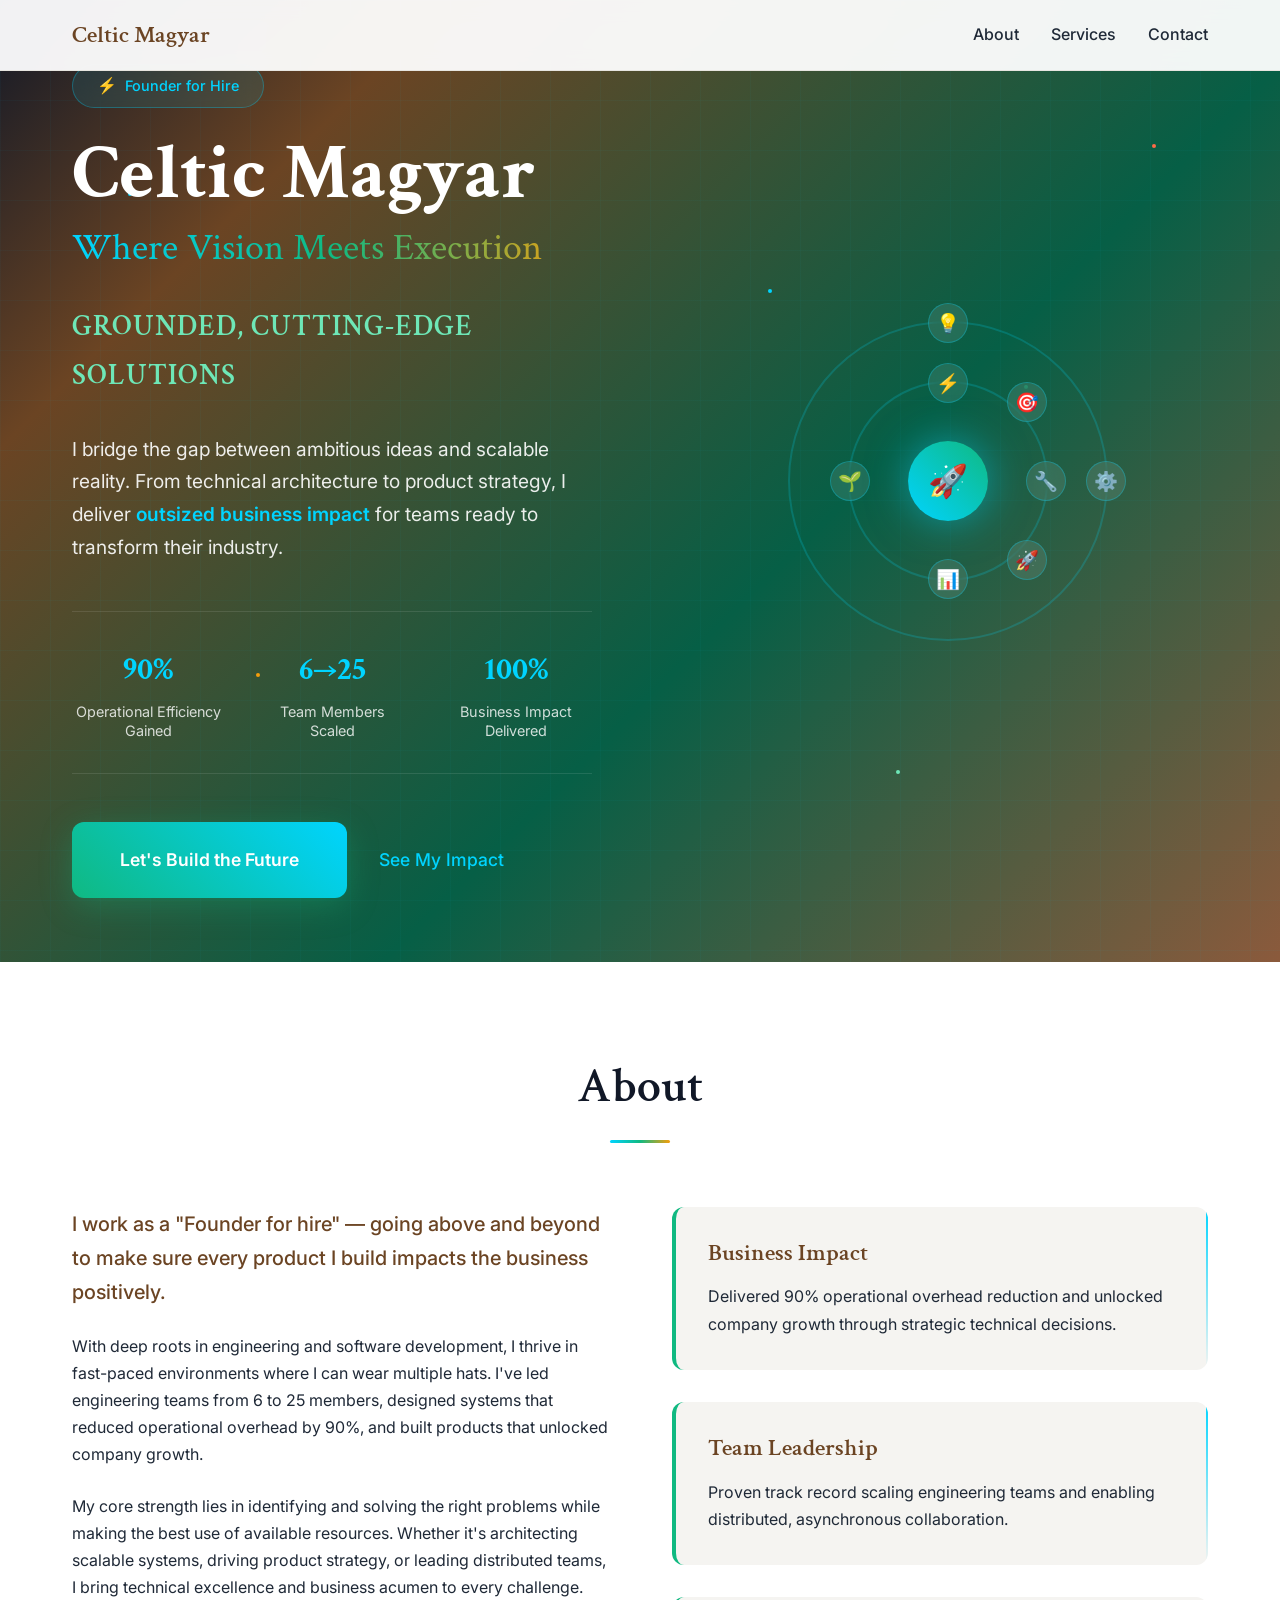
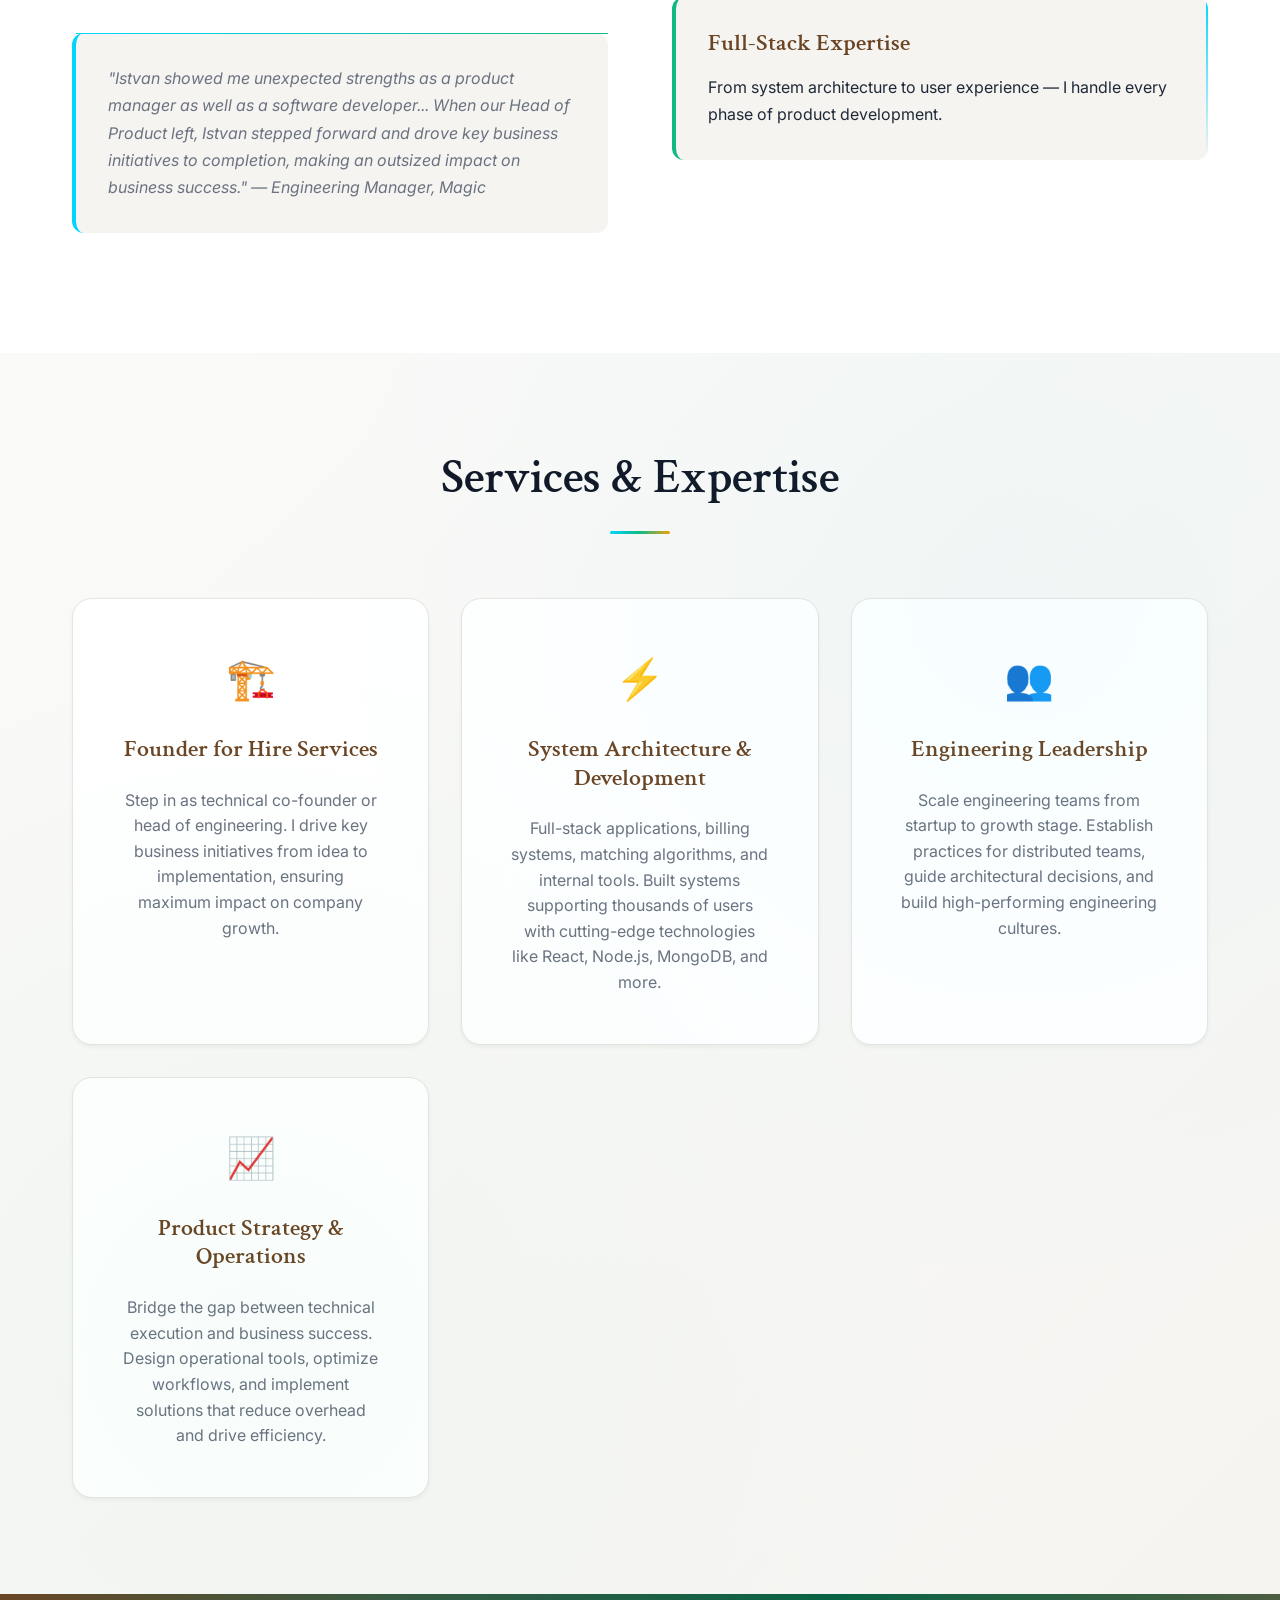
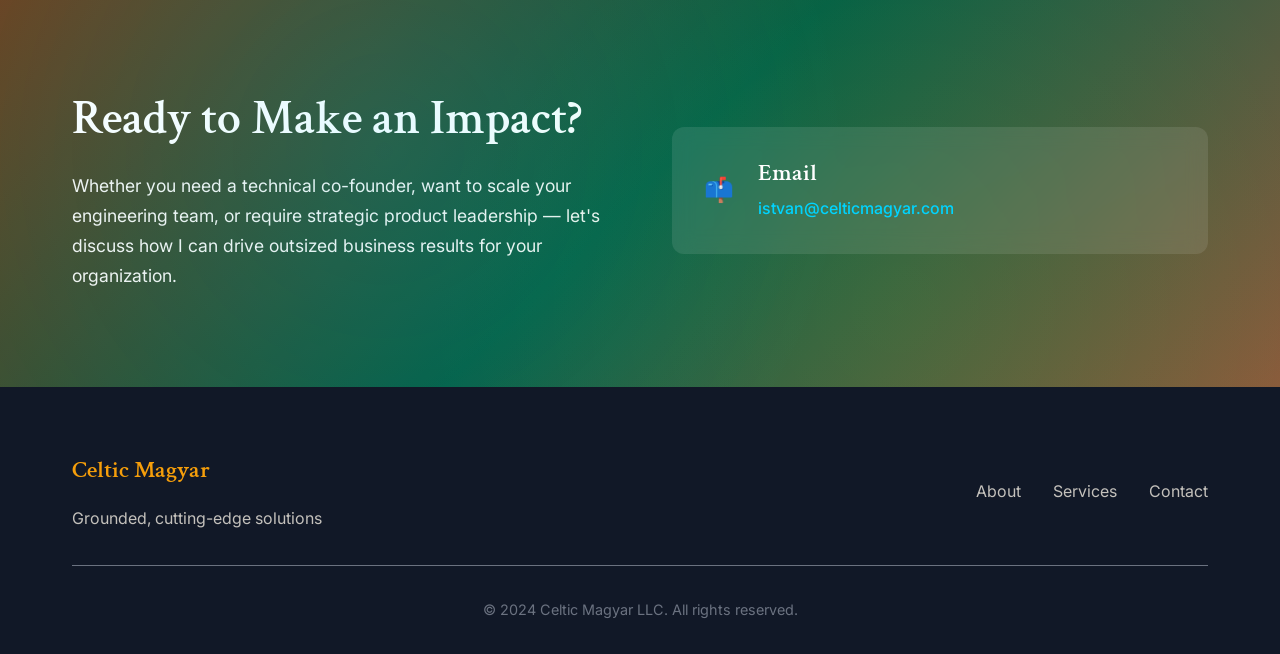
==== index.html @ 7a1694e0 "first version" ====
<!DOCTYPE html>
<html lang="en">
<head>
  <meta charset="UTF-8" />
  <meta name="viewport" content="width=device-width, initial-scale=1.0" />
  <title>Celtic Magyar - Grounded, Cutting-Edge Solutions</title>
  <link rel="stylesheet" href="style.css" />
  <link rel="preconnect" href="https://fonts.googleapis.com">
  <link rel="preconnect" href="https://fonts.gstatic.com" crossorigin>
  <link href="https://fonts.googleapis.com/css2?family=Inter:wght@300;400;500;600;700&family=Crimson+Text:wght@400;600&display=swap" rel="stylesheet">
</head>
<body>
  <nav class="nav">
    <div class="nav-container">
      <div class="logo">Celtic Magyar</div>
      <div class="nav-links">
        <a href="#about">About</a>
        <a href="#services">Services</a>
        <a href="#contact">Contact</a>
      </div>
    </div>
  </nav>

  <header class="hero">
    <div class="hero-bg">
      <div class="hero-grid"></div>
      <div class="hero-particles">
        <div class="particle particle-1"></div>
        <div class="particle particle-2"></div>
        <div class="particle particle-3"></div>
        <div class="particle particle-4"></div>
        <div class="particle particle-5"></div>
        <div class="particle particle-6"></div>
      </div>
    </div>
    
    <div class="hero-container">
      <div class="hero-content">
        <div class="hero-badge">
          <span class="badge-icon">⚡</span>
          <span class="badge-text">Founder for Hire</span>
        </div>
        
        <h1 class="hero-title">
          <span class="title-primary">Celtic Magyar</span>
          <span class="title-accent">Where Vision Meets Execution</span>
        </h1>
        
        <p class="hero-tagline">Grounded, cutting-edge solutions</p>
        
        <p class="hero-description">
          I bridge the gap between ambitious ideas and scalable reality. From technical architecture to product strategy, I deliver <strong>outsized business impact</strong> for teams ready to transform their industry.
        </p>
        
        <div class="hero-stats">
          <div class="stat-item">
            <div class="stat-number">90%</div>
            <div class="stat-label">Operational Efficiency Gained</div>
          </div>
          <div class="stat-item">
            <div class="stat-number">6→25</div>
            <div class="stat-label">Team Members Scaled</div>
          </div>
          <div class="stat-item">
            <div class="stat-number">100%</div>
            <div class="stat-label">Business Impact Delivered</div>
          </div>
        </div>
        
        <div class="hero-actions">
          <a href="#contact" class="cta-primary">Let's Build the Future</a>
          <a href="#about" class="cta-secondary">See My Impact</a>
        </div>
      </div>
      
      <div class="hero-visual">
        <div class="tech-ecosystem">
          <div class="ecosystem-center">
            <div class="center-icon">🚀</div>
          </div>
          <div class="ecosystem-orbit orbit-1">
            <div class="orbit-node node-1">⚡</div>
            <div class="orbit-node node-2">🔧</div>
            <div class="orbit-node node-3">📊</div>
            <div class="orbit-node node-4">🌱</div>
          </div>
          <div class="ecosystem-orbit orbit-2">
            <div class="orbit-node node-5">💡</div>
            <div class="orbit-node node-6">🎯</div>
            <div class="orbit-node node-7">⚙️</div>
            <div class="orbit-node node-8">🚀</div>
          </div>
        </div>
      </div>
    </div>
  </header>

  <main>
    <section id="about" class="about">
      <div class="container">
        <div class="section-header">
          <h2>About</h2>
          <div class="section-divider"></div>
        </div>
        <div class="about-content">
          <div class="about-text">
            <p class="lead">I work as a "Founder for hire" — going above and beyond to make sure every product I build impacts the business positively.</p>
            <p>With deep roots in engineering and software development, I thrive in fast-paced environments where I can wear multiple hats. I've led engineering teams from 6 to 25 members, designed systems that reduced operational overhead by 90%, and built products that unlocked company growth.</p>
            <p>My core strength lies in identifying and solving the right problems while making the best use of available resources. Whether it's architecting scalable systems, driving product strategy, or leading distributed teams, I bring technical excellence and business acumen to every challenge.</p>
            <p class="testimonial">"Istvan showed me unexpected strengths as a product manager as well as a software developer... When our Head of Product left, Istvan stepped forward and drove key business initiatives to completion, making an outsized impact on business success." — Engineering Manager, Magic</p>
          </div>
          <div class="about-values">
            <div class="value-item">
              <h3>Business Impact</h3>
              <p>Delivered 90% operational overhead reduction and unlocked company growth through strategic technical decisions.</p>
            </div>
            <div class="value-item">
              <h3>Team Leadership</h3>
              <p>Proven track record scaling engineering teams and enabling distributed, asynchronous collaboration.</p>
            </div>
            <div class="value-item">
              <h3>Full-Stack Expertise</h3>
              <p>From system architecture to user experience — I handle every phase of product development.</p>
            </div>
          </div>
        </div>
      </div>
    </section>

    <section id="services" class="services">
      <div class="container">
        <div class="section-header">
          <h2>Services & Expertise</h2>
          <div class="section-divider"></div>
        </div>
        <div class="services-grid">
          <div class="service-card">
            <div class="service-icon">🏗️</div>
            <h3>Founder for Hire Services</h3>
            <p>Step in as technical co-founder or head of engineering. I drive key business initiatives from idea to implementation, ensuring maximum impact on company growth.</p>
          </div>
          <div class="service-card">
            <div class="service-icon">⚡</div>
            <h3>System Architecture & Development</h3>
            <p>Full-stack applications, billing systems, matching algorithms, and internal tools. Built systems supporting thousands of users with cutting-edge technologies like React, Node.js, MongoDB, and more.</p>
          </div>
          <div class="service-card">
            <div class="service-icon">👥</div>
            <h3>Engineering Leadership</h3>
            <p>Scale engineering teams from startup to growth stage. Establish practices for distributed teams, guide architectural decisions, and build high-performing engineering cultures.</p>
          </div>
          <div class="service-card">
            <div class="service-icon">📈</div>
            <h3>Product Strategy & Operations</h3>
            <p>Bridge the gap between technical execution and business success. Design operational tools, optimize workflows, and implement solutions that reduce overhead and drive efficiency.</p>
          </div>
        </div>
      </div>
    </section>

    <!-- Future expansion sections - minimal for now -->
    <!-- <section class="future-sections">
      <div class="container">
        <div class="coming-soon">
          <div class="coming-soon-item">
            <h3>Case Studies</h3>
            <p>Coming Soon</p>
          </div>
          <div class="coming-soon-item">
            <h3>Blog</h3>
            <p>Coming Soon</p>
          </div>
          <div class="coming-soon-item">
            <h3>Testimonials</h3>
            <p>Coming Soon</p>
          </div>
        </div>
      </div>
    </section> -->

    <section id="contact" class="contact">
      <div class="container">
        <div class="contact-content">
          <div class="contact-text">
            <h2>Ready to Make an Impact?</h2>
            <p>Whether you need a technical co-founder, want to scale your engineering team, or require strategic product leadership — let's discuss how I can drive outsized business results for your organization.</p>
          </div>
          <div class="contact-info">
            <div class="contact-method">
              <div class="contact-icon">📫</div>
              <div class="contact-details">
                <h3>Email</h3>
                <a href="mailto:istvan@celticmagyar.com">istvan@celticmagyar.com</a>
              </div>
            </div>
          </div>
        </div>
      </div>
    </section>
  </main>

  <footer class="footer">
    <div class="container">
      <div class="footer-content">
        <div class="footer-brand">
          <div class="logo">Celtic Magyar</div>
          <p>Grounded, cutting-edge solutions</p>
        </div>
        <div class="footer-links">
          <a href="#about">About</a>
          <a href="#services">Services</a>
          <a href="#contact">Contact</a>
        </div>
      </div>
      <div class="footer-bottom">
        <p>&copy; 2024 Celtic Magyar LLC. All rights reserved.</p>
      </div>
    </div>
  </footer>
</body>
</html>
---- style.css ----
/* CSS Reset and Base Styles */
* {
  margin: 0;
  padding: 0;
  box-sizing: border-box;
}

:root {
  /* Grounded + Cutting-Edge Color Palette */
  /* GROUNDED (Feet on the ground) */
  --earth-rich: #6B4423;        /* Rich Chocolate Brown */
  --earth-warm: #8B5A3C;        /* Warm Chestnut */
  --earth-light: #A67C5A;       /* Light Caramel */
  
  /* CUTTING-EDGE (Head in the clouds) */
  --tech-electric: #00D4FF;     /* Electric Cyan */
  --tech-neon: #39FF14;         /* Neon Green */
  --tech-deep: #0A84FF;         /* Deep Electric Blue */
  
  /* GROWTH & NATURE-TECH BRIDGE */
  --growth-emerald: #10B981;    /* Emerald Green */
  --growth-forest: #065F46;     /* Deep Forest */
  --growth-mint: #6EE7B7;       /* Mint Accent */
  
  /* ENERGY & INNOVATION */
  --energy-coral: #FF6B47;      /* Vibrant Coral */
  --energy-gold: #F59E0B;       /* Bright Gold */
  
  /* NEUTRALS (Refined and modern) */
  --neutral-100: #FFFFFF;       /* Pure White */
  --neutral-50: #FAFAF9;        /* Warm White */
  --neutral-200: #F5F4F1;       /* Cream */
  --neutral-300: #E7E5E0;       /* Light Warm Gray */
  --neutral-400: #C4C1BC;       /* Medium Warm Gray */
  --neutral-600: #6B7280;       /* Cool Gray */
  --neutral-800: #1F2937;       /* Dark Gray */
  --neutral-900: #111827;       /* Near Black */

  /* Typography */
  --font-primary: 'Inter', -apple-system, BlinkMacSystemFont, sans-serif;
  --font-accent: 'Crimson Text', Georgia, serif;
  
  /* Spacing */
  --space-xs: 0.5rem;
  --space-sm: 1rem;
  --space-md: 1.5rem;
  --space-lg: 2rem;
  --space-xl: 3rem;
  --space-2xl: 4rem;
  --space-3xl: 6rem;
  
  /* Borders */
  --radius-sm: 4px;
  --radius-md: 8px;
  --radius-lg: 12px;
  --radius-xl: 20px;
  
  /* Shadows */
  --shadow-sm: 0 2px 4px rgba(0, 0, 0, 0.05);
  --shadow-md: 0 4px 12px rgba(0, 0, 0, 0.1);
  --shadow-lg: 0 8px 24px rgba(0, 0, 0, 0.15);
}

html {
  scroll-behavior: smooth;
}

body {
  font-family: var(--font-primary);
  font-size: 16px;
  line-height: 1.6;
  color: var(--neutral-800);
  background-color: var(--neutral-100);
  overflow-x: hidden;
}

/* Typography */
h1, h2, h3, h4, h5, h6 {
  font-family: var(--font-accent);
  font-weight: 600;
  line-height: 1.2;
  color: var(--neutral-900);
}

h1 {
  font-size: clamp(2.5rem, 5vw, 4rem);
}

h2 {
  font-size: clamp(2rem, 4vw, 3rem);
}

h3 {
  font-size: clamp(1.25rem, 2.5vw, 1.5rem);
}

p {
  font-size: 1rem;
  line-height: 1.7;
}

.lead {
  font-size: 1.25rem;
  font-weight: 500;
  color: var(--earth-rich);
}

/* Container */
.container {
  max-width: 1200px;
  margin: 0 auto;
  padding: 0 var(--space-lg);
}

/* Navigation */
.nav {
  position: fixed;
  top: 0;
  left: 0;
  right: 0;
  background: rgba(254, 254, 254, 0.95);
  backdrop-filter: blur(10px);
  border-bottom: 1px solid var(--neutral-300);
  z-index: 1000;
  transition: all 0.3s ease;
}

.nav-container {
  max-width: 1200px;
  margin: 0 auto;
  padding: 0 var(--space-lg);
  display: flex;
  justify-content: space-between;
  align-items: center;
  height: 70px;
}

.logo {
  font-family: var(--font-accent);
  font-size: 1.5rem;
  font-weight: 600;
  color: var(--earth-rich);
}

.nav-links {
  display: flex;
  gap: var(--space-lg);
}

.nav-links a {
  text-decoration: none;
  color: var(--neutral-800);
  font-weight: 500;
  transition: color 0.3s ease;
  position: relative;
}

.nav-links a:hover {
  color: var(--earth-rich);
}

.nav-links a::after {
  content: '';
  position: absolute;
  bottom: -4px;
  left: 0;
  width: 0;
  height: 2px;
  background: linear-gradient(90deg, var(--tech-electric), var(--growth-emerald));
  transition: width 0.3s ease;
}

.nav-links a:hover::after {
  width: 100%;
}

/* Hero Section */
.hero {
  min-height: 100vh;
  position: relative;
  display: flex;
  align-items: center;
  overflow: hidden;
  background: linear-gradient(135deg, 
    var(--neutral-900) 0%, 
    var(--earth-rich) 20%, 
    var(--growth-forest) 60%, 
    var(--earth-warm) 100%);
}

.hero-bg {
  position: absolute;
  top: 0;
  left: 0;
  right: 0;
  bottom: 0;
  z-index: 1;
}

.hero-grid {
  position: absolute;
  top: 0;
  left: 0;
  right: 0;
  bottom: 0;
  background-image: 
    linear-gradient(rgba(0, 212, 255, 0.03) 1px, transparent 1px),
    linear-gradient(90deg, rgba(0, 212, 255, 0.03) 1px, transparent 1px);
  background-size: 50px 50px;
  animation: gridMove 20s linear infinite;
}

@keyframes gridMove {
  0% { transform: translate(0, 0); }
  100% { transform: translate(50px, 50px); }
}

.hero-particles {
  position: absolute;
  top: 0;
  left: 0;
  right: 0;
  bottom: 0;
}

.particle {
  position: absolute;
  width: 4px;
  height: 4px;
  background: var(--tech-electric);
  border-radius: 50%;
  animation: particleFloat 8s linear infinite;
}

.particle-1 { top: 20%; left: 10%; animation-delay: 0s; }
.particle-2 { top: 40%; left: 80%; animation-delay: 2s; background: var(--growth-emerald); }
.particle-3 { top: 70%; left: 20%; animation-delay: 4s; background: var(--energy-gold); }
.particle-4 { top: 30%; left: 60%; animation-delay: 1s; }
.particle-5 { top: 80%; left: 70%; animation-delay: 3s; background: var(--growth-mint); }
.particle-6 { top: 15%; left: 90%; animation-delay: 5s; background: var(--energy-coral); }

@keyframes particleFloat {
  0%, 100% { 
    transform: translateY(0px) scale(1);
    opacity: 0.6;
  }
  50% { 
    transform: translateY(-30px) scale(1.2);
    opacity: 1;
  }
}

.hero-container {
  max-width: 1200px;
  margin: 0 auto;
  padding: var(--space-2xl) var(--space-lg);
  display: grid;
  grid-template-columns: 1fr 1fr;
  gap: var(--space-3xl);
  align-items: center;
  position: relative;
  z-index: 2;
  min-height: 100vh;
}

.hero-content {
  color: var(--neutral-100);
}

.hero-badge {
  display: inline-flex;
  align-items: center;
  gap: var(--space-xs);
  background: rgba(0, 212, 255, 0.1);
  backdrop-filter: blur(10px);
  border: 1px solid rgba(0, 212, 255, 0.3);
  padding: var(--space-xs) var(--space-md);
  border-radius: 50px;
  margin-bottom: var(--space-lg);
  font-size: 0.9rem;
  font-weight: 500;
}

.badge-icon {
  font-size: 1rem;
}

.badge-text {
  color: var(--tech-electric);
}

.hero-title {
  margin-bottom: var(--space-lg);
}

.title-primary {
  display: block;
  font-size: clamp(3rem, 6vw, 5rem);
  font-weight: 700;
  color: var(--neutral-100);
  line-height: 0.9;
  margin-bottom: var(--space-sm);
}

.title-accent {
  display: block;
  font-size: clamp(1.5rem, 3vw, 2.5rem);
  font-weight: 400;
  background: linear-gradient(90deg, var(--tech-electric), var(--growth-emerald), var(--energy-gold));
  background-clip: text;
  -webkit-background-clip: text;
  -webkit-text-fill-color: transparent;
  line-height: 1.2;
}

.hero-tagline {
  font-size: clamp(1.25rem, 2.5vw, 1.8rem);
  font-weight: 600;
  color: var(--growth-mint);
  margin-bottom: var(--space-lg);
  font-family: var(--font-accent);
  text-transform: uppercase;
  letter-spacing: 1px;
}

.hero-description {
  font-size: 1.2rem;
  line-height: 1.7;
  color: rgba(255, 255, 255, 0.9);
  margin-bottom: var(--space-xl);
  max-width: 500px;
}

.hero-description strong {
  color: var(--tech-electric);
  font-weight: 600;
}

.hero-stats {
  display: grid;
  grid-template-columns: repeat(3, 1fr);
  gap: var(--space-lg);
  margin-bottom: var(--space-xl);
  padding: var(--space-lg) 0;
  border-top: 1px solid rgba(255, 255, 255, 0.1);
  border-bottom: 1px solid rgba(255, 255, 255, 0.1);
}

.stat-item {
  text-align: center;
}

.stat-number {
  font-size: 2rem;
  font-weight: 700;
  color: var(--tech-electric);
  font-family: var(--font-accent);
  margin-bottom: var(--space-xs);
}

.stat-label {
  font-size: 0.9rem;
  color: rgba(255, 255, 255, 0.8);
  line-height: 1.3;
}

.hero-actions {
  display: flex;
  gap: var(--space-lg);
  align-items: center;
}

.cta-primary {
  display: inline-block;
  padding: var(--space-md) var(--space-xl);
  background: linear-gradient(45deg, var(--growth-emerald), var(--tech-electric));
  color: var(--neutral-100);
  text-decoration: none;
  border-radius: var(--radius-lg);
  font-weight: 600;
  font-size: 1.1rem;
  transition: all 0.3s ease;
  box-shadow: 0 8px 32px rgba(16, 185, 129, 0.3);
  position: relative;
  overflow: hidden;
}

.cta-primary::before {
  content: '';
  position: absolute;
  top: 0;
  left: -100%;
  width: 100%;
  height: 100%;
  background: linear-gradient(90deg, transparent, rgba(255, 255, 255, 0.2), transparent);
  transition: left 0.5s;
}

.cta-primary:hover::before {
  left: 100%;
}

.cta-primary:hover {
  transform: translateY(-3px);
  box-shadow: 0 12px 40px rgba(16, 185, 129, 0.4);
}

.cta-secondary {
  color: var(--tech-electric);
  text-decoration: none;
  font-weight: 500;
  font-size: 1.1rem;
  transition: all 0.3s ease;
  position: relative;
}

.cta-secondary::after {
  content: '';
  position: absolute;
  bottom: -2px;
  left: 0;
  width: 0;
  height: 2px;
  background: linear-gradient(90deg, var(--tech-electric), var(--growth-emerald));
  transition: width 0.3s ease;
}

.cta-secondary:hover::after {
  width: 100%;
}

/* Hero Visual */
.hero-visual {
  display: flex;
  justify-content: center;
  align-items: center;
  position: relative;
}

.tech-ecosystem {
  position: relative;
  width: 400px;
  height: 400px;
}

.ecosystem-center {
  position: absolute;
  top: 50%;
  left: 50%;
  transform: translate(-50%, -50%);
  width: 80px;
  height: 80px;
  background: linear-gradient(45deg, var(--tech-electric), var(--growth-emerald));
  border-radius: 50%;
  display: flex;
  align-items: center;
  justify-content: center;
  box-shadow: 0 0 40px rgba(0, 212, 255, 0.5);
  z-index: 3;
}

.center-icon {
  font-size: 2rem;
}

.ecosystem-orbit {
  position: absolute;
  top: 50%;
  left: 50%;
  border: 2px solid rgba(0, 212, 255, 0.2);
  border-radius: 50%;
  transform: translate(-50%, -50%);
}

.orbit-1 {
  width: 200px;
  height: 200px;
  animation: rotate 20s linear infinite;
}

.orbit-2 {
  width: 320px;
  height: 320px;
  animation: rotate 30s linear infinite reverse;
}

.orbit-node {
  position: absolute;
  width: 40px;
  height: 40px;
  background: rgba(255, 255, 255, 0.1);
  backdrop-filter: blur(10px);
  border: 1px solid rgba(0, 212, 255, 0.3);
  border-radius: 50%;
  display: flex;
  align-items: center;
  justify-content: center;
  font-size: 1.2rem;
  animation: counterRotate 20s linear infinite;
}

.orbit-2 .orbit-node {
  animation: counterRotate 30s linear infinite;
}

.node-1 { top: -20px; left: calc(50% - 20px); }
.node-2 { top: calc(50% - 20px); right: -20px; }
.node-3 { bottom: -20px; left: calc(50% - 20px); }
.node-4 { top: calc(50% - 20px); left: -20px; }

.node-5 { top: -20px; left: calc(50% - 20px); }
.node-6 { top: calc(25% - 20px); right: calc(25% - 20px); }
.node-7 { top: calc(50% - 20px); right: -20px; }
.node-8 { top: calc(75% - 20px); right: calc(25% - 20px); }

@keyframes rotate {
  from { transform: translate(-50%, -50%) rotate(0deg); }
  to { transform: translate(-50%, -50%) rotate(360deg); }
}

@keyframes counterRotate {
  from { transform: rotate(0deg); }
  to { transform: rotate(-360deg); }
}

/* Section Styles */
section {
  padding: var(--space-3xl) 0;
}

.section-header {
  text-align: center;
  margin-bottom: var(--space-2xl);
}

.section-divider {
  width: 60px;
  height: 3px;
  background: linear-gradient(90deg, var(--tech-electric), var(--growth-emerald), var(--energy-gold));
  margin: var(--space-md) auto;
  border-radius: var(--radius-sm);
}

/* About Section */
.about {
  background-color: var(--neutral-100);
}

.about-content {
  display: grid;
  grid-template-columns: 1fr 1fr;
  gap: var(--space-2xl);
  align-items: start;
}

.about-text p {
  margin-bottom: var(--space-md);
}

.testimonial {
  background: var(--neutral-200);
  padding: var(--space-lg);
  border-radius: var(--radius-lg);
  border-left: 4px solid var(--tech-electric);
  font-style: italic;
  margin-top: var(--space-lg) !important;
  color: var(--neutral-600);
  position: relative;
}

.testimonial::before {
  content: '';
  position: absolute;
  top: 0;
  left: 0;
  right: 0;
  height: 1px;
  background: linear-gradient(90deg, var(--tech-electric), var(--growth-emerald));
}

.about-values {
  display: flex;
  flex-direction: column;
  gap: var(--space-lg);
}

.value-item {
  padding: var(--space-lg);
  background: var(--neutral-200);
  border-radius: var(--radius-lg);
  border-left: 4px solid var(--growth-emerald);
  position: relative;
  overflow: hidden;
}

.value-item::before {
  content: '';
  position: absolute;
  top: 0;
  right: 0;
  width: 2px;
  height: 100%;
  background: linear-gradient(180deg, var(--tech-electric), transparent);
}

.value-item h3 {
  color: var(--earth-rich);
  margin-bottom: var(--space-sm);
}

/* Services Section */
.services {
  background: linear-gradient(135deg, var(--neutral-50) 0%, var(--neutral-200) 100%);
  position: relative;
}

.services::before {
  content: '';
  position: absolute;
  top: 0;
  left: 0;
  right: 0;
  bottom: 0;
  background: 
    radial-gradient(circle at 20% 80%, rgba(16, 185, 129, 0.03) 0%, transparent 50%),
    radial-gradient(circle at 80% 20%, rgba(0, 212, 255, 0.03) 0%, transparent 50%);
  pointer-events: none;
}

.services-grid {
  display: grid;
  grid-template-columns: repeat(auto-fit, minmax(280px, 1fr));
  gap: var(--space-lg);
}

.service-card {
  background: var(--neutral-100);
  padding: var(--space-xl);
  border-radius: var(--radius-xl);
  text-align: center;
  transition: all 0.3s ease;
  box-shadow: var(--shadow-sm);
  border: 1px solid var(--neutral-300);
}

.service-card:hover {
  transform: translateY(-8px);
  box-shadow: var(--shadow-lg);
}

.service-icon {
  font-size: 2.5rem;
  margin-bottom: var(--space-md);
  display: block;
}

.service-card h3 {
  color: var(--earth-rich);
  margin-bottom: var(--space-md);
}

.service-card p {
  color: var(--neutral-600);
  line-height: 1.6;
}

/* Future Sections */
.future-sections {
  background-color: var(--neutral-200);
  padding: var(--space-2xl) 0;
}

.coming-soon {
  display: grid;
  grid-template-columns: repeat(auto-fit, minmax(200px, 1fr));
  gap: var(--space-lg);
}

.coming-soon-item {
  text-align: center;
  padding: var(--space-lg);
  background: var(--neutral-300);
  border-radius: var(--radius-lg);
  opacity: 0.6;
}

.coming-soon-item h3 {
  color: var(--neutral-600);
  margin-bottom: var(--space-sm);
}

.coming-soon-item p {
  color: var(--neutral-600);
  font-style: italic;
}

/* Contact Section */
.contact {
  background: linear-gradient(135deg, var(--earth-rich) 0%, var(--growth-forest) 50%, var(--earth-warm) 100%);
  color: var(--neutral-100);
  position: relative;
}

.contact::before {
  content: '';
  position: absolute;
  top: 0;
  left: 0;
  right: 0;
  bottom: 0;
  background: 
    radial-gradient(circle at 30% 40%, rgba(0, 212, 255, 0.1) 0%, transparent 50%),
    radial-gradient(circle at 70% 80%, rgba(57, 255, 20, 0.08) 0%, transparent 50%);
  pointer-events: none;
}

.contact-content {
  display: grid;
  grid-template-columns: 1fr 1fr;
  gap: var(--space-2xl);
  align-items: center;
}

.contact h2 {
  color: var(--neutral-100);
  margin-bottom: var(--space-md);
}

.contact-text p {
  color: var(--neutral-200);
  font-size: 1.1rem;
}

.contact-method {
  display: flex;
  align-items: center;
  gap: var(--space-md);
  padding: var(--space-lg);
  background: rgba(255, 255, 255, 0.1);
  border-radius: var(--radius-lg);
  backdrop-filter: blur(10px);
}

.contact-icon {
  font-size: 1.5rem;
}

.contact-details h3 {
  color: var(--neutral-100);
  margin-bottom: var(--space-xs);
}

.contact-details a {
  color: var(--tech-electric);
  text-decoration: none;
  font-weight: 500;
  transition: color 0.3s ease;
}

.contact-details a:hover {
  color: var(--neutral-100);
}

/* Footer */
.footer {
  background-color: var(--neutral-900);
  color: var(--neutral-400);
  padding: var(--space-2xl) 0 var(--space-lg);
}

.footer-content {
  display: flex;
  justify-content: space-between;
  align-items: center;
  margin-bottom: var(--space-lg);
}

.footer-brand .logo {
  color: var(--energy-gold);
  margin-bottom: var(--space-sm);
}

.footer-brand p {
  color: var(--neutral-400);
}

.footer-links {
  display: flex;
  gap: var(--space-lg);
}

.footer-links a {
  color: var(--neutral-400);
  text-decoration: none;
  transition: color 0.3s ease;
}

.footer-links a:hover {
  color: var(--energy-gold);
}

.footer-bottom {
  text-align: center;
  padding-top: var(--space-lg);
  border-top: 1px solid var(--neutral-600);
}

.footer-bottom p {
  color: var(--neutral-600);
  font-size: 0.9rem;
}

/* Responsive Design */
@media (max-width: 768px) {
  .container {
    padding: 0 var(--space-md);
  }
  
  .nav-container {
    padding: 0 var(--space-md);
  }
  
  .nav-links {
    gap: var(--space-md);
  }
  
  .hero-container {
    grid-template-columns: 1fr;
    gap: var(--space-lg);
    padding: var(--space-xl) var(--space-md);
    text-align: center;
  }
  
  .hero-visual {
    order: -1;
  }
  
  .tech-ecosystem {
    width: 250px;
    height: 250px;
  }
  
  .orbit-1 {
    width: 120px;
    height: 120px;
  }
  
  .orbit-2 {
    width: 200px;
    height: 200px;
  }
  
  .orbit-node {
    width: 30px;
    height: 30px;
    font-size: 1rem;
  }
  
  .hero-stats {
    grid-template-columns: 1fr;
    gap: var(--space-md);
  }
  
  .hero-actions {
    flex-direction: column;
    gap: var(--space-md);
  }
  
  .cta-primary,
  .cta-secondary {
    width: 100%;
    text-align: center;
    padding: var(--space-md) var(--space-lg);
  }
  
  .about-content {
    grid-template-columns: 1fr;
    gap: var(--space-lg);
  }
  
  .contact-content {
    grid-template-columns: 1fr;
    gap: var(--space-lg);
    text-align: center;
  }
  
  .footer-content {
    flex-direction: column;
    gap: var(--space-lg);
    text-align: center;
  }
  
  .services-grid {
    grid-template-columns: 1fr;
  }
  
  section {
    padding: var(--space-2xl) 0;
  }
}

@media (max-width: 480px) {
  .nav-links {
    display: none;
  }
  
  .hero-container {
    padding: var(--space-lg) var(--space-md);
  }
  
  .tech-ecosystem {
    width: 200px;
    height: 200px;
  }
  
  .orbit-1 {
    width: 100px;
    height: 100px;
  }
  
  .orbit-2 {
    width: 160px;
    height: 160px;
  }
  
  .hero-badge {
    padding: var(--space-xs) var(--space-sm);
    font-size: 0.8rem;
  }
  
  .service-card {
    padding: var(--space-lg);
  }
  
  .contact-method {
    flex-direction: column;
    text-align: center;
  }
}
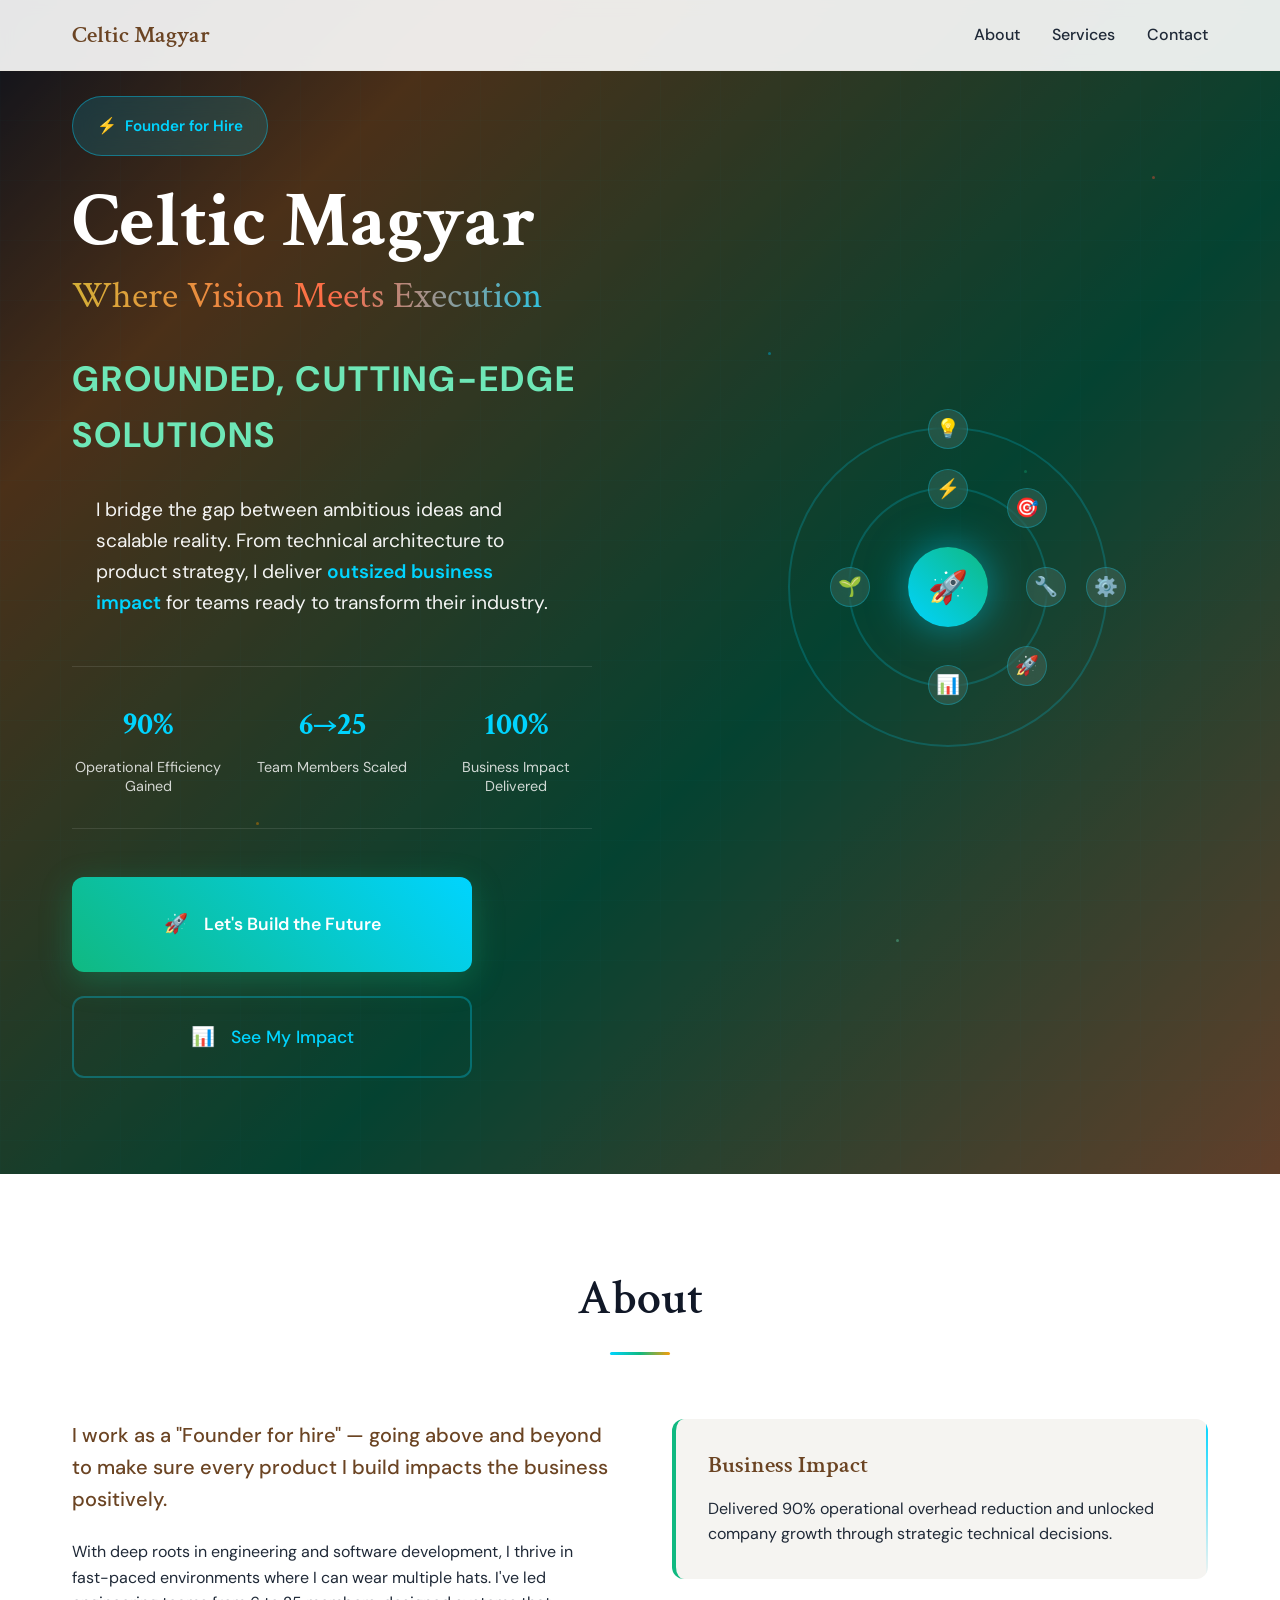
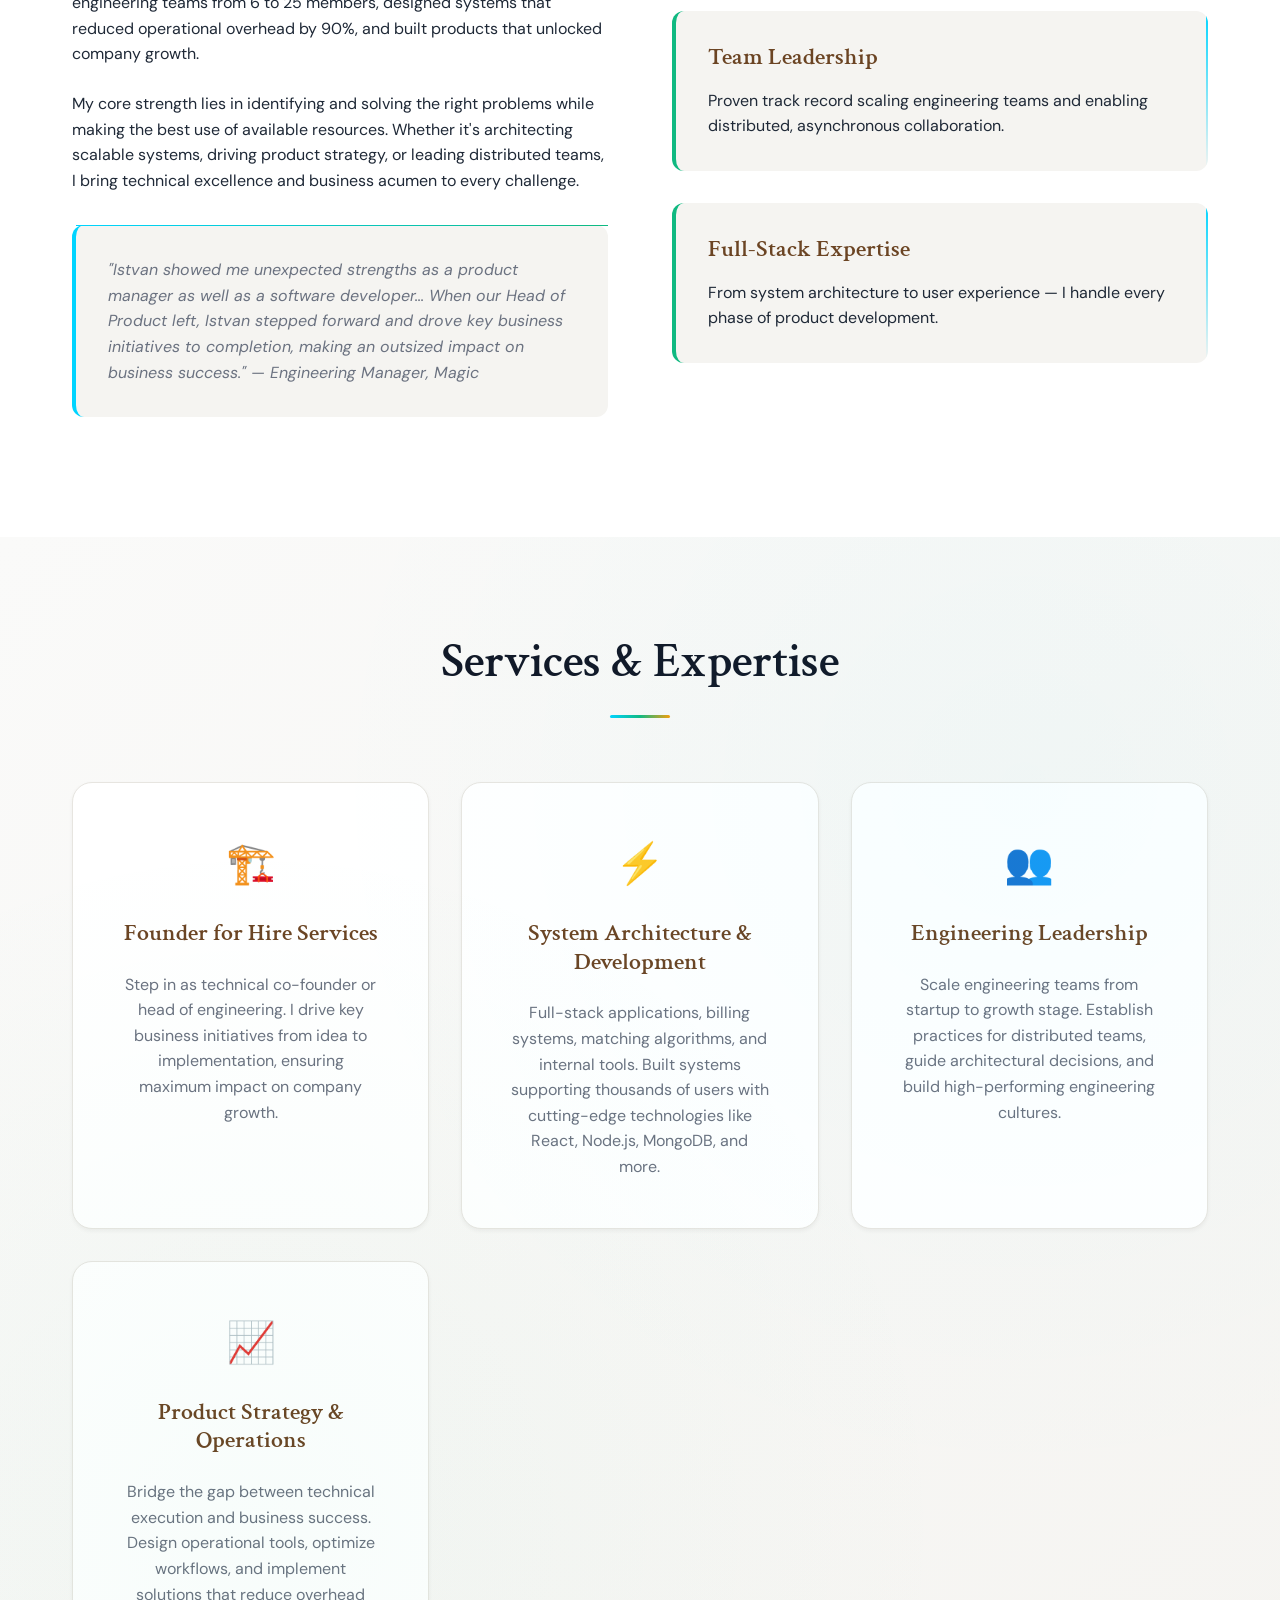
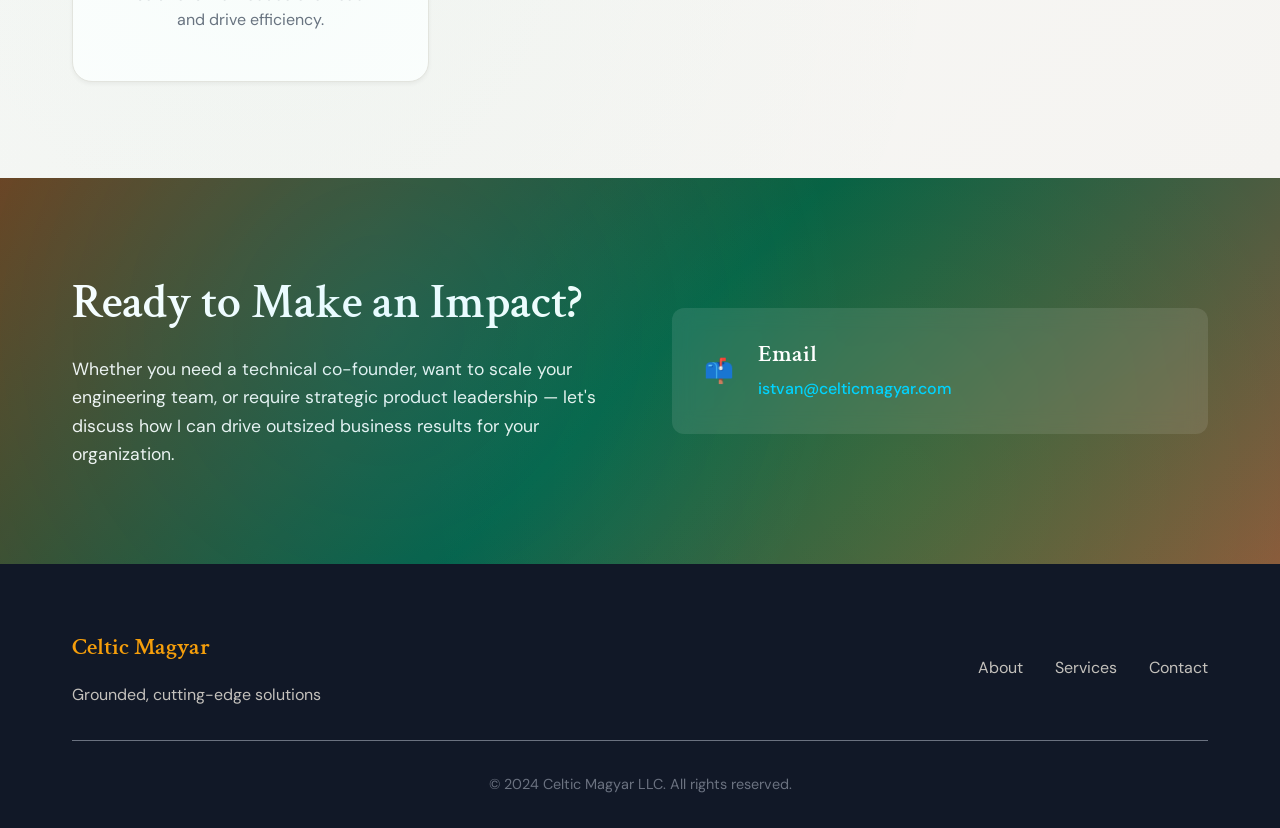
==== commit 8a96c0d0: "ui fixes" ====
--- a/index.html
+++ b/index.html
@@ -4,10 +4,16 @@
   <meta charset="UTF-8" />
   <meta name="viewport" content="width=device-width, initial-scale=1.0" />
   <title>Celtic Magyar - Grounded, Cutting-Edge Solutions</title>
+  <meta name="description" content="Founder for hire delivering outsized business impact. From technical architecture to product strategy, I bridge ambitious ideas with scalable reality.">
+  <meta property="og:title" content="Celtic Magyar - Grounded, Cutting-Edge Solutions">
+  <meta property="og:description" content="Founder for hire delivering outsized business impact. Technical architecture, product strategy, and team leadership.">
+  <meta property="og:type" content="website">
+  <meta property="og:url" content="https://celticmagyar.com">
+  <link rel="icon" type="image/svg+xml" href="data:image/svg+xml,<svg xmlns='http://www.w3.org/2000/svg' viewBox='0 0 100 100'><text y='.9em' font-size='90'>⚡</text></svg>">
   <link rel="stylesheet" href="style.css" />
   <link rel="preconnect" href="https://fonts.googleapis.com">
   <link rel="preconnect" href="https://fonts.gstatic.com" crossorigin>
-  <link href="https://fonts.googleapis.com/css2?family=Inter:wght@300;400;500;600;700&family=Crimson+Text:wght@400;600&display=swap" rel="stylesheet">
+  <link href="https://fonts.googleapis.com/css2?family=Inter:wght@300;400;500;600;700&family=DM+Sans:wght@400;500;600;700&family=Crimson+Text:wght@400;600&display=swap" rel="stylesheet">
 </head>
 <body>
   <nav class="nav">
@@ -41,12 +47,12 @@
           <span class="badge-text">Founder for Hire</span>
         </div>
         
-        <h1 class="hero-title">
-          <span class="title-primary">Celtic Magyar</span>
-          <span class="title-accent">Where Vision Meets Execution</span>
-        </h1>
-        
-        <p class="hero-tagline">Grounded, cutting-edge solutions</p>
+                 <h1 class="hero-title">
+           <span class="title-primary">Celtic Magyar</span>
+           <span class="title-accent">Where Vision Meets Execution</span>
+         </h1>
+         
+         <p class="hero-tagline">Grounded, Cutting-Edge Solutions</p>
         
         <p class="hero-description">
           I bridge the gap between ambitious ideas and scalable reality. From technical architecture to product strategy, I deliver <strong>outsized business impact</strong> for teams ready to transform their industry.
@@ -67,10 +73,16 @@
           </div>
         </div>
         
-        <div class="hero-actions">
-          <a href="#contact" class="cta-primary">Let's Build the Future</a>
-          <a href="#about" class="cta-secondary">See My Impact</a>
-        </div>
+                 <div class="hero-actions">
+           <a href="#contact" class="cta-primary">
+             <span class="cta-icon">🚀</span>
+             Let's Build the Future
+           </a>
+           <a href="#about" class="cta-secondary">
+             <span class="cta-icon">📊</span>
+             See My Impact
+           </a>
+         </div>
       </div>
       
       <div class="hero-visual">
@@ -217,5 +229,31 @@
       </div>
     </div>
   </footer>
+
+  <script>
+    // Sticky navbar effect
+    window.addEventListener('scroll', function() {
+      const nav = document.querySelector('.nav');
+      if (window.scrollY > 50) {
+        nav.classList.add('scrolled');
+      } else {
+        nav.classList.remove('scrolled');
+      }
+    });
+
+    // Smooth scroll for anchor links
+    document.querySelectorAll('a[href^="#"]').forEach(anchor => {
+      anchor.addEventListener('click', function (e) {
+        e.preventDefault();
+        const target = document.querySelector(this.getAttribute('href'));
+        if (target) {
+          target.scrollIntoView({
+            behavior: 'smooth',
+            block: 'start'
+          });
+        }
+      });
+    });
+  </script>
 </body>
 </html>
--- a/style.css
+++ b/style.css
@@ -37,7 +37,7 @@
   --neutral-900: #111827;       /* Near Black */
 
   /* Typography */
-  --font-primary: 'Inter', -apple-system, BlinkMacSystemFont, sans-serif;
+  --font-primary: 'DM Sans', 'Inter', -apple-system, BlinkMacSystemFont, sans-serif;
   --font-accent: 'Crimson Text', Georgia, serif;
   
   /* Spacing */
@@ -96,7 +96,7 @@
 
 p {
   font-size: 1rem;
-  line-height: 1.7;
+  line-height: 1.6;
 }
 
 .lead {
@@ -118,11 +118,17 @@
   top: 0;
   left: 0;
   right: 0;
-  background: rgba(254, 254, 254, 0.95);
-  backdrop-filter: blur(10px);
+  background: rgba(254, 254, 254, 0.9);
+  backdrop-filter: blur(8px);
   border-bottom: 1px solid var(--neutral-300);
   z-index: 1000;
   transition: all 0.3s ease;
+}
+
+.nav.scrolled {
+  background: rgba(254, 254, 254, 0.95);
+  backdrop-filter: blur(12px);
+  box-shadow: var(--shadow-sm);
 }
 
 .nav-container {
@@ -197,6 +203,17 @@
   z-index: 1;
 }
 
+.hero-bg::after {
+  content: '';
+  position: absolute;
+  top: 0;
+  left: 0;
+  right: 0;
+  bottom: 0;
+  background: rgba(0, 0, 0, 0.3);
+  z-index: 2;
+}
+
 .hero-grid {
   position: absolute;
   top: 0;
@@ -204,15 +221,16 @@
   right: 0;
   bottom: 0;
   background-image: 
-    linear-gradient(rgba(0, 212, 255, 0.03) 1px, transparent 1px),
-    linear-gradient(90deg, rgba(0, 212, 255, 0.03) 1px, transparent 1px);
-  background-size: 50px 50px;
-  animation: gridMove 20s linear infinite;
+    linear-gradient(rgba(0, 212, 255, 0.02) 1px, transparent 1px),
+    linear-gradient(90deg, rgba(0, 212, 255, 0.02) 1px, transparent 1px);
+  background-size: 60px 60px;
+  animation: gridMove 30s linear infinite;
+  z-index: 1;
 }
 
 @keyframes gridMove {
   0% { transform: translate(0, 0); }
-  100% { transform: translate(50px, 50px); }
+  100% { transform: translate(60px, 60px); }
 }
 
 .hero-particles {
@@ -225,11 +243,12 @@
 
 .particle {
   position: absolute;
-  width: 4px;
-  height: 4px;
+  width: 3px;
+  height: 3px;
   background: var(--tech-electric);
   border-radius: 50%;
-  animation: particleFloat 8s linear infinite;
+  animation: particleFloat 12s linear infinite;
+  opacity: 0.6;
 }
 
 .particle-1 { top: 20%; left: 10%; animation-delay: 0s; }
@@ -253,13 +272,13 @@
 .hero-container {
   max-width: 1200px;
   margin: 0 auto;
-  padding: var(--space-2xl) var(--space-lg);
+  padding: var(--space-3xl) var(--space-lg);
   display: grid;
   grid-template-columns: 1fr 1fr;
   gap: var(--space-3xl);
   align-items: center;
   position: relative;
-  z-index: 2;
+  z-index: 3;
   min-height: 100vh;
 }
 
@@ -271,14 +290,15 @@
   display: inline-flex;
   align-items: center;
   gap: var(--space-xs);
-  background: rgba(0, 212, 255, 0.1);
+  background: rgba(0, 212, 255, 0.15);
   backdrop-filter: blur(10px);
-  border: 1px solid rgba(0, 212, 255, 0.3);
-  padding: var(--space-xs) var(--space-md);
+  border: 1px solid rgba(0, 212, 255, 0.4);
+  padding: var(--space-sm) var(--space-md);
   border-radius: 50px;
   margin-bottom: var(--space-lg);
-  font-size: 0.9rem;
-  font-weight: 500;
+  font-size: 0.95rem;
+  font-weight: 600;
+  color: var(--neutral-100);
 }
 
 .badge-icon {
@@ -306,7 +326,7 @@
   display: block;
   font-size: clamp(1.5rem, 3vw, 2.5rem);
   font-weight: 400;
-  background: linear-gradient(90deg, var(--tech-electric), var(--growth-emerald), var(--energy-gold));
+  background: linear-gradient(90deg, #D4AF37, var(--energy-coral), var(--tech-electric));
   background-clip: text;
   -webkit-background-clip: text;
   -webkit-text-fill-color: transparent;
@@ -314,21 +334,22 @@
 }
 
 .hero-tagline {
-  font-size: clamp(1.25rem, 2.5vw, 1.8rem);
-  font-weight: 600;
+  font-size: clamp(1.5rem, 3vw, 2.2rem);
+  font-weight: 700;
   color: var(--growth-mint);
   margin-bottom: var(--space-lg);
-  font-family: var(--font-accent);
+  font-family: var(--font-primary);
   text-transform: uppercase;
-  letter-spacing: 1px;
+  letter-spacing: 2px;
 }
 
 .hero-description {
   font-size: 1.2rem;
-  line-height: 1.7;
-  color: rgba(255, 255, 255, 0.9);
+  line-height: 1.6;
+  color: rgba(255, 255, 255, 0.95);
   margin-bottom: var(--space-xl);
   max-width: 500px;
+  padding: 0 var(--space-md);
 }
 
 .hero-description strong {
@@ -337,8 +358,9 @@
 }
 
 .hero-stats {
-  display: grid;
-  grid-template-columns: repeat(3, 1fr);
+  display: flex;
+  flex-wrap: wrap;
+  justify-content: space-between;
   gap: var(--space-lg);
   margin-bottom: var(--space-xl);
   padding: var(--space-lg) 0;
@@ -348,6 +370,8 @@
 
 .stat-item {
   text-align: center;
+  flex: 1;
+  min-width: 120px;
 }
 
 .stat-number {
@@ -366,13 +390,18 @@
 
 .hero-actions {
   display: flex;
-  gap: var(--space-lg);
-  align-items: center;
+  flex-direction: column;
+  gap: var(--space-md);
+  align-items: stretch;
+  max-width: 400px;
 }
 
 .cta-primary {
-  display: inline-block;
-  padding: var(--space-md) var(--space-xl);
+  display: flex;
+  align-items: center;
+  justify-content: center;
+  gap: var(--space-sm);
+  padding: var(--space-lg) var(--space-xl);
   background: linear-gradient(45deg, var(--growth-emerald), var(--tech-electric));
   color: var(--neutral-100);
   text-decoration: none;
@@ -383,6 +412,7 @@
   box-shadow: 0 8px 32px rgba(16, 185, 129, 0.3);
   position: relative;
   overflow: hidden;
+  min-height: 48px;
 }
 
 .cta-primary::before {
@@ -401,32 +431,35 @@
 }
 
 .cta-primary:hover {
-  transform: translateY(-3px);
+  transform: translateY(-3px) scale(1.03);
   box-shadow: 0 12px 40px rgba(16, 185, 129, 0.4);
 }
 
 .cta-secondary {
+  display: flex;
+  align-items: center;
+  justify-content: center;
+  gap: var(--space-sm);
+  padding: var(--space-md) var(--space-lg);
   color: var(--tech-electric);
   text-decoration: none;
   font-weight: 500;
   font-size: 1.1rem;
   transition: all 0.3s ease;
   position: relative;
-}
-
-.cta-secondary::after {
-  content: '';
-  position: absolute;
-  bottom: -2px;
-  left: 0;
-  width: 0;
-  height: 2px;
-  background: linear-gradient(90deg, var(--tech-electric), var(--growth-emerald));
-  transition: width 0.3s ease;
-}
-
-.cta-secondary:hover::after {
-  width: 100%;
+  border: 2px solid rgba(0, 212, 255, 0.3);
+  border-radius: var(--radius-lg);
+  min-height: 48px;
+}
+
+.cta-secondary:hover {
+  background: rgba(0, 212, 255, 0.1);
+  border-color: var(--tech-electric);
+  transform: translateY(-2px);
+}
+
+.cta-icon {
+  font-size: 1.2rem;
 }
 
 /* Hero Visual */
@@ -833,44 +866,24 @@
   
   .hero-visual {
     order: -1;
-  }
-  
-  .tech-ecosystem {
-    width: 250px;
-    height: 250px;
-  }
-  
-  .orbit-1 {
-    width: 120px;
-    height: 120px;
-  }
-  
-  .orbit-2 {
-    width: 200px;
-    height: 200px;
-  }
-  
-  .orbit-node {
-    width: 30px;
-    height: 30px;
-    font-size: 1rem;
+    display: none; /* Hide complex animations on mobile */
+  }
+  
+  .hero-description {
+    padding: 0;
   }
   
   .hero-stats {
-    grid-template-columns: 1fr;
-    gap: var(--space-md);
-  }
-  
-  .hero-actions {
     flex-direction: column;
     gap: var(--space-md);
   }
   
-  .cta-primary,
-  .cta-secondary {
-    width: 100%;
-    text-align: center;
-    padding: var(--space-md) var(--space-lg);
+  .stat-item {
+    min-width: auto;
+  }
+  
+  .hero-actions {
+    max-width: 100%;
   }
   
   .about-content {
@@ -908,24 +921,14 @@
     padding: var(--space-lg) var(--space-md);
   }
   
-  .tech-ecosystem {
-    width: 200px;
-    height: 200px;
-  }
-  
-  .orbit-1 {
-    width: 100px;
-    height: 100px;
-  }
-  
-  .orbit-2 {
-    width: 160px;
-    height: 160px;
-  }
-  
   .hero-badge {
     padding: var(--space-xs) var(--space-sm);
-    font-size: 0.8rem;
+    font-size: 0.85rem;
+  }
+  
+  .hero-tagline {
+    font-size: clamp(1.2rem, 4vw, 1.8rem);
+    letter-spacing: 1px;
   }
   
   .service-card {
